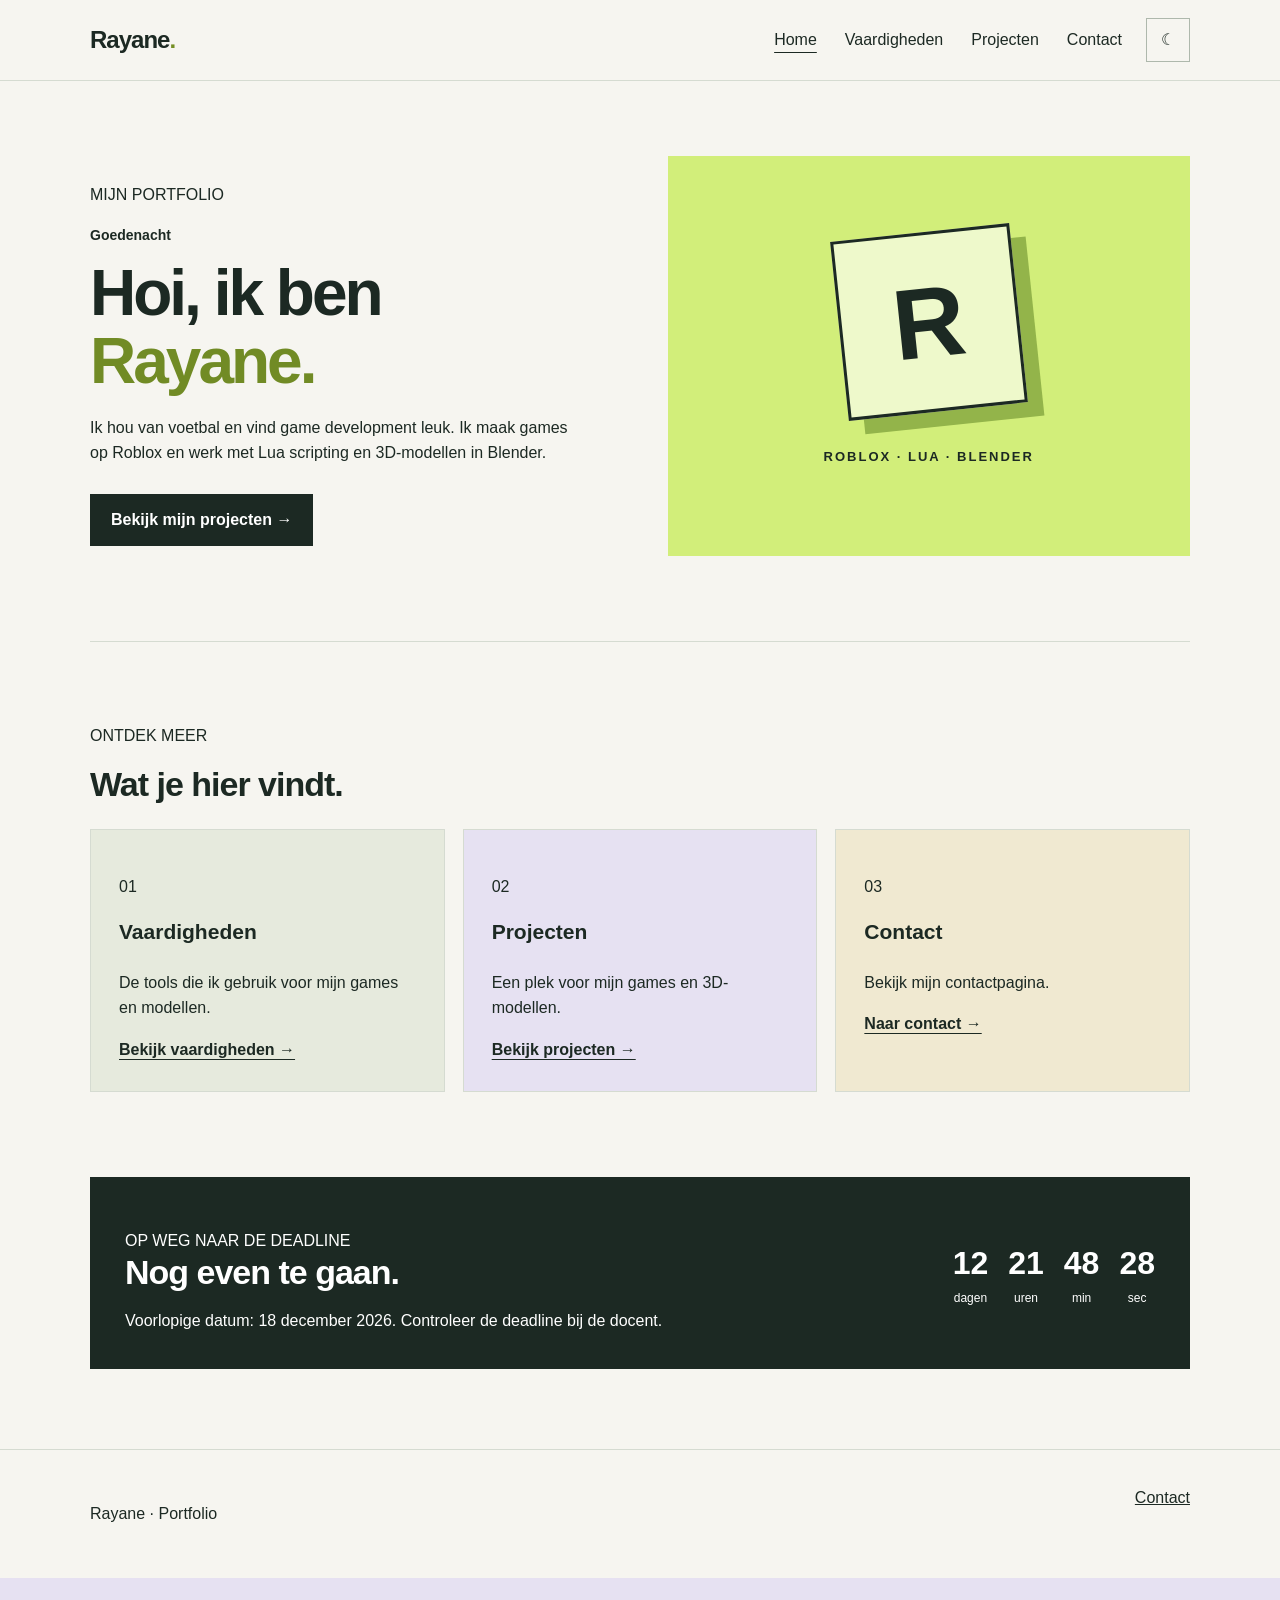
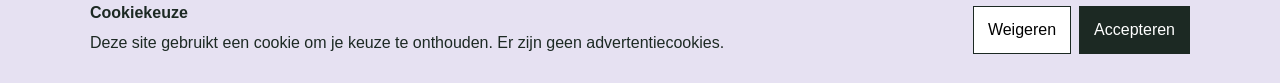
==== index.html @ 3f1f2404 "Project setup completed" ====
<!DOCTYPE html>
<html lang="nl">
<head>
  <meta charset="UTF-8">
  <meta name="viewport" content="width=device-width, initial-scale=1.0">
  <title>Home | Rayane</title>
  <link rel="stylesheet" href="style.css">
  <script src="script.js" defer></script>
</head>
<body>
  <!-- Het menu staat op elke pagina. -->
  <header class="header">
    <div class="container header-inner">
      <a class="logo" href="index.html">Rayane<span>.</span></a>
      <button id="menu-button" class="menu-button" type="button" aria-controls="nav-links" aria-expanded="false">Menu</button>
      <nav id="nav-links" class="nav-links" aria-label="Hoofdnavigatie">
        <a href="index.html" aria-current="page">Home</a>
        <a href="vaardigheden.html">Vaardigheden</a>
        <a href="projecten.html">Projecten</a>
        <a href="contact.html">Contact</a>
      </nav>
      <button id="theme-button" class="theme-button" type="button" aria-label="Wissel tussen licht en donker">☾</button>
    </div>
  </header>

  <main class="container">
    <!-- Introductie -->
    <section class="hero">
      <div class="hero-text">
        <p class="label">MIJN PORTFOLIO</p>
        <p id="greeting">Welkom</p>
        <h1>Hoi, ik ben <span>Rayane.</span></h1>
        <p>Ik hou van voetbal en vind game development leuk. Ik maak games op Roblox en werk met Lua scripting en 3D-modellen in Blender.</p>
        <a class="button" href="projecten.html">Bekijk mijn projecten →</a>
      </div>
      <div class="hero-image" role="img" aria-label="Grafische illustratie met de letter R">
        <span class="image-symbol" aria-hidden="true">R</span>
        <p>ROBLOX · LUA · BLENDER</p>
      </div>
    </section>

    <!-- Drie onderdelen van mijn portfolio -->
    <section class="section">
      <p class="label">ONTDEK MEER</p>
      <h2>Wat je hier vindt.</h2>
      <div class="cards">
        <article class="card">
          <p class="card-number">01</p>
          <h3>Vaardigheden</h3>
          <p>De tools die ik gebruik voor mijn games en modellen.</p>
          <a href="vaardigheden.html">Bekijk vaardigheden →</a>
        </article>
        <article class="card">
          <p class="card-number">02</p>
          <h3>Projecten</h3>
          <p>Een plek voor mijn games en 3D-modellen.</p>
          <a href="projecten.html">Bekijk projecten →</a>
        </article>
        <article class="card">
          <p class="card-number">03</p>
          <h3>Contact</h3>
          <p>Bekijk mijn contactpagina.</p>
          <a href="contact.html">Naar contact →</a>
        </article>
      </div>
    </section>

    <!-- De deadline is voorlopig: controleer hem bij de docent. -->
    <section class="countdown">
      <div>
        <p class="label">OP WEG NAAR DE DEADLINE</p>
        <h2>Nog even te gaan.</h2>
        <p>Voorlopige datum: 18 december 2026. Controleer de deadline bij de docent.</p>
      </div>
      <div class="count-box" aria-label="Tijd tot de voorlopige deadline">
        <span><strong id="days">00</strong> dagen</span>
        <span><strong id="hours">00</strong> uren</span>
        <span><strong id="minutes">00</strong> min</span>
        <span><strong id="seconds">00</strong> sec</span>
      </div>
    </section>
  </main>

  <footer class="footer">
    <div class="container">
      <p>Rayane · Portfolio</p>
      <a href="contact.html">Contact</a>
    </div>
  </footer>

  <!-- Deze melding is een voorbeeld voor het schoolproject. -->
  <div id="cookie-box" class="cookie-box">
    <div class="container cookie-inner">
      <div>
        <strong>Cookiekeuze</strong>
        <p>Deze site gebruikt een cookie om je keuze te onthouden. Er zijn geen advertentiecookies.</p>
      </div>
      <div class="cookie-buttons">
        <button id="cookie-reject" type="button">Weigeren</button>
        <button id="cookie-accept" type="button">Accepteren</button>
      </div>
    </div>
  </div>
</body>
</html>
---- style.css ----
/* Basis van de pagina */
* {
  box-sizing: border-box;
}

body {
  margin: 0;
  background-color: #f6f5f0;
  color: #1c2923;
  font-family: Arial, sans-serif;
  line-height: 1.6;
}

.container {
  width: 90%;
  max-width: 1100px;
  margin: 0 auto;
}

a { color: inherit; }
button, input, textarea { font: inherit; }
button { cursor: pointer; }

/* De balk bovenaan */
.header { border-bottom: 1px solid #d5dbd1; }
.header-inner {
  display: flex;
  align-items: center;
  gap: 24px;
  min-height: 80px;
}
.logo {
  margin-right: auto;
  font-size: 24px;
  font-weight: bold;
  text-decoration: none;
  letter-spacing: -1px;
}
.logo span { color: #758f24; }
.nav-links { display: flex; gap: 28px; }
.nav-links a { text-decoration: none; }
.nav-links a:hover, .nav-links a[aria-current="page"] {
  text-decoration: underline;
  text-underline-offset: 7px;
}
.theme-button, .menu-button {
  padding: 8px 14px;
  border: 1px solid #aeb8ac;
  background: transparent;
  color: inherit;
}
.menu-button { display: none; }

/* Introductie op de homepage */
.hero {
  display: flex;
  align-items: stretch;
  gap: 55px;
  padding: 75px 0 85px;
}
.hero-text { flex: 1; align-self: center; }
.hero-text h1, .page-title h1 {
  margin: 10px 0 20px;
  font-size: 64px;
  line-height: 1.05;
  letter-spacing: -3px;
}
.hero-text h1 span { color: #718b25; }
.hero-text p { max-width: 490px; }
.hero-text #greeting { font-weight: bold; font-size: 14px; }
.hero-image {
  flex: 1;
  min-height: 400px;
  background: #d2ee7a;
  color: #1c2923;
  display: flex;
  flex-direction: column;
  align-items: center;
  justify-content: center;
}
.image-symbol {
  display: flex;
  align-items: center;
  justify-content: center;
  width: 180px;
  height: 180px;
  border: 3px solid #1c2923;
  background: #eef9cb;
  box-shadow: 15px 15px 0 #93b44a;
  font-size: 100px;
  font-weight: bold;
  transform: rotate(-6deg);
}
.hero-image p { margin-top: 35px; font-size: 13px; font-weight: bold; letter-spacing: 2px; }
.button {
  display: inline-block;
  padding: 12px 20px;
  margin-top: 12px;
  border: 1px solid #1c2923;
  background: #1c2923;
  color: white;
  text-decoration: none;
  font-weight: bold;
}
.button:hover { background: #4b6434; }

/* Kaarten en overige inhoud */
.section { padding: 65px 0; border-top: 1px solid #d5dbd1; }
h2 { margin: 0 0 25px; font-size: 34px; line-height: 1.15; letter-spacing: -1px; }
h3 { font-size: 21px; }
.cards { display: flex; gap: 18px; }
.card {
  flex: 1;
  padding: 28px;
  background: #e6eadd;
  border: 1px solid #d5dbd1;
}
.card:nth-child(2) { background: #e6e1f2; }
.card:nth-child(3) { background: #f0e9d1; }
.card h3 { margin-top: 0; }
.card a { font-weight: bold; text-underline-offset: 4px; }
.page-title { padding: 70px 0 30px; max-width: 750px; }
.page-title p { font-size: 18px; }
.table-wrap { overflow-x: auto; }
table { width: 100%; border-collapse: collapse; text-align: left; }
th, td { padding: 14px; border-bottom: 1px solid #c8d0c5; }
th { background: #e6eadd; }

/* Countdown */
.countdown {
  display: flex;
  justify-content: space-between;
  align-items: center;
  gap: 25px;
  margin: 20px 0 80px;
  padding: 35px;
  background: #1c2923;
  color: white;
}
.countdown h2 { margin-bottom: 10px; }
.countdown p { margin-bottom: 0; }
.count-box { display: flex; gap: 20px; }
.count-box span { text-align: center; font-size: 12px; }
.count-box strong { display: block; font-size: 32px; }

/* Contactformulier */
.contact-layout { display: flex; gap: 60px; }
.contact-layout > div, .contact-form { flex: 1; }
.contact-form { padding: 28px; background: #e6eadd; }
.contact-form label { display: block; margin: 0 0 16px; font-weight: bold; }
.contact-form input, .contact-form textarea {
  display: block;
  width: 100%;
  margin-top: 5px;
  padding: 10px;
  border: 1px solid #aeb8ac;
  background: white;
  color: #1c2923;
}

/* Footer en cookiemelding */
.footer { padding: 35px 0; border-top: 1px solid #d5dbd1; }
.footer .container { display: flex; justify-content: space-between; gap: 15px; }
.cookie-box { padding: 22px 0; background: #e6e1f2; color: #1c2923; }
.cookie-inner { display: flex; align-items: center; justify-content: space-between; gap: 20px; }
.cookie-inner p { margin: 5px 0; }
.cookie-buttons { display: flex; gap: 8px; }
.cookie-buttons button { padding: 10px 14px; border: 1px solid #1c2923; background: white; }
.cookie-buttons button:last-child { background: #1c2923; color: white; }
[hidden] { display: none !important; }

/* Donkere modus */
body.dark { background: #19231e; color: #f2f4ec; }
body.dark .header, body.dark .footer, body.dark .section { border-color: #4a584d; }
body.dark .card, body.dark .contact-form { background: #2b392e; border-color: #4a584d; }
body.dark th { background: #2b392e; }
body.dark .button { background: #d2ee7a; color: #1c2923; }
body.dark .countdown { background: #354639; }

/* Klein scherm: onderdelen onder elkaar */
@media (max-width: 700px) {
  .header-inner { flex-wrap: wrap; padding: 15px 0; }
  .menu-button { display: block; }
  .nav-links { display: none; order: 4; width: 100%; flex-direction: column; gap: 14px; }
  .nav-links.open { display: flex; }
  .hero, .cards, .contact-layout, .countdown, .cookie-inner { flex-direction: column; }
  .hero { padding: 50px 0; gap: 30px; }
  .hero-text h1, .page-title h1 { font-size: 48px; }
  .hero-image { width: 100%; min-height: 300px; }
  .section { padding: 50px 0; }
  .countdown { align-items: flex-start; }
  .footer .container { flex-direction: column; }
}

/* Voorbeeld van position: relative, zoals gevraagd in de opdracht. */
.hero-image { position: relative; }
body.dark .hero-text h1 span { color: #d2ee7a; }
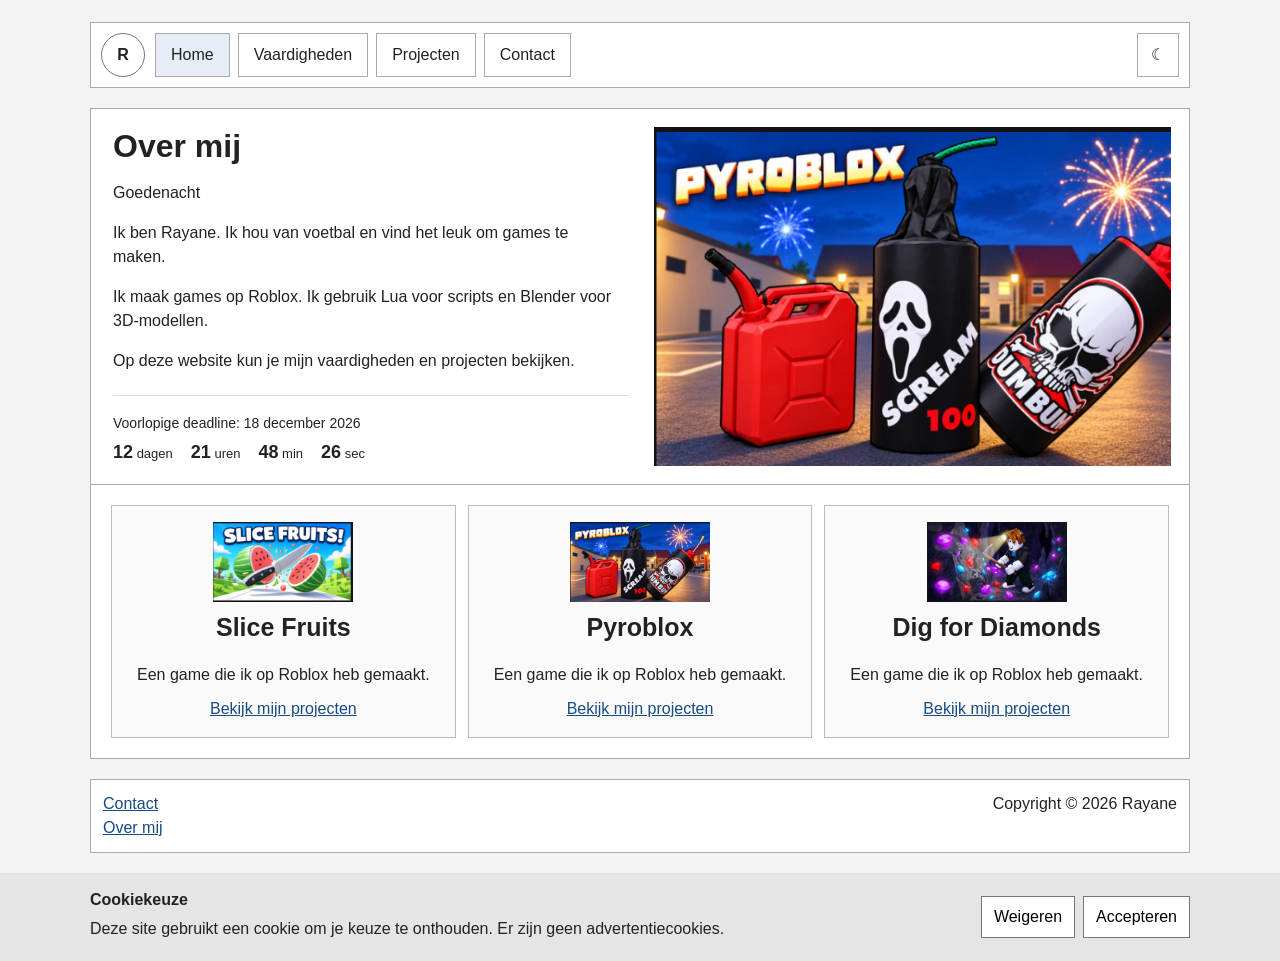
==== commit e28e9eb3: "Match portfolio wireframe" ====
--- a/index.html
+++ b/index.html
@@ -11,7 +11,7 @@
   <!-- Het menu staat op elke pagina. -->
   <header class="header">
     <div class="container header-inner">
-      <a class="logo" href="index.html">Rayane<span>.</span></a>
+      <a class="logo" href="index.html" aria-label="Rayane, naar de homepage">R</a>
       <button id="menu-button" class="menu-button" type="button" aria-controls="nav-links" aria-expanded="false">Menu</button>
       <nav id="nav-links" class="nav-links" aria-label="Hoofdnavigatie">
         <a href="index.html" aria-current="page">Home</a>
@@ -24,67 +24,60 @@
   </header>
 
   <main class="container">
-    <!-- Introductie -->
-    <section class="hero">
+    <!-- Over mij en een afbeelding staan naast elkaar. -->
+    <section class="hero" id="over-mij">
       <div class="hero-text">
-        <p class="label">MIJN PORTFOLIO</p>
+        <h1>Over mij</h1>
         <p id="greeting">Welkom</p>
-        <h1>Hoi, ik ben <span>Rayane.</span></h1>
-        <p>Ik hou van voetbal en vind game development leuk. Ik maak games op Roblox en werk met Lua scripting en 3D-modellen in Blender.</p>
-        <a class="button" href="projecten.html">Bekijk mijn projecten →</a>
+        <p>Ik ben Rayane. Ik hou van voetbal en vind het leuk om games te maken.</p>
+        <p>Ik maak games op Roblox. Ik gebruik Lua voor scripts en Blender voor 3D-modellen.</p>
+        <p>Op deze website kun je mijn vaardigheden en projecten bekijken.</p>
+
+        <!-- Controleer de voorlopige deadline bij de docent. -->
+        <div class="countdown">
+          <p>Voorlopige deadline: 18 december 2026</p>
+          <div class="count-box" aria-label="Tijd tot de voorlopige deadline">
+            <span><strong id="days">00</strong> dagen</span>
+            <span><strong id="hours">00</strong> uren</span>
+            <span><strong id="minutes">00</strong> min</span>
+            <span><strong id="seconds">00</strong> sec</span>
+          </div>
+        </div>
       </div>
-      <div class="hero-image" role="img" aria-label="Grafische illustratie met de letter R">
-        <span class="image-symbol" aria-hidden="true">R</span>
-        <p>ROBLOX · LUA · BLENDER</p>
+      <div class="hero-image">
+        <img class="hero-photo" src="afbeeldingen/pyroblox.png" alt="Afbeelding van mijn Roblox-game Pyroblox">
       </div>
     </section>
 
-    <!-- Drie onderdelen van mijn portfolio -->
-    <section class="section">
-      <p class="label">ONTDEK MEER</p>
-      <h2>Wat je hier vindt.</h2>
+    <!-- De drie blokken onder de introductie. -->
+    <section class="section" aria-label="Mijn projecten">
       <div class="cards">
         <article class="card">
-          <p class="card-number">01</p>
-          <h3>Vaardigheden</h3>
-          <p>De tools die ik gebruik voor mijn games en modellen.</p>
-          <a href="vaardigheden.html">Bekijk vaardigheden →</a>
+          <img class="project-image" src="afbeeldingen/slice-fruits.png" alt="Afbeelding van Slice Fruits">
+          <h2>Slice Fruits</h2>
+          <p>Een game die ik op Roblox heb gemaakt.</p>
+          <a href="projecten.html">Bekijk mijn projecten</a>
         </article>
         <article class="card">
-          <p class="card-number">02</p>
-          <h3>Projecten</h3>
-          <p>Een plek voor mijn games en 3D-modellen.</p>
-          <a href="projecten.html">Bekijk projecten →</a>
+          <img class="project-image" src="afbeeldingen/pyroblox.png" alt="Afbeelding van Pyroblox">
+          <h2>Pyroblox</h2>
+          <p>Een game die ik op Roblox heb gemaakt.</p>
+          <a href="projecten.html">Bekijk mijn projecten</a>
         </article>
         <article class="card">
-          <p class="card-number">03</p>
-          <h3>Contact</h3>
-          <p>Bekijk mijn contactpagina.</p>
-          <a href="contact.html">Naar contact →</a>
+          <img class="project-image" src="afbeeldingen/dig-for-diamonds.png" alt="Afbeelding van Dig for Diamonds">
+          <h2>Dig for Diamonds</h2>
+          <p>Een game die ik op Roblox heb gemaakt.</p>
+          <a href="projecten.html">Bekijk mijn projecten</a>
         </article>
-      </div>
-    </section>
-
-    <!-- De deadline is voorlopig: controleer hem bij de docent. -->
-    <section class="countdown">
-      <div>
-        <p class="label">OP WEG NAAR DE DEADLINE</p>
-        <h2>Nog even te gaan.</h2>
-        <p>Voorlopige datum: 18 december 2026. Controleer de deadline bij de docent.</p>
-      </div>
-      <div class="count-box" aria-label="Tijd tot de voorlopige deadline">
-        <span><strong id="days">00</strong> dagen</span>
-        <span><strong id="hours">00</strong> uren</span>
-        <span><strong id="minutes">00</strong> min</span>
-        <span><strong id="seconds">00</strong> sec</span>
       </div>
     </section>
   </main>
 
   <footer class="footer">
     <div class="container">
-      <p>Rayane · Portfolio</p>
-      <a href="contact.html">Contact</a>
+      <div><a href="contact.html">Contact</a><br><a href="index.html#over-mij">Over mij</a></div>
+      <p>Copyright © 2026 Rayane</p>
     </div>
   </footer>
 
@@ -103,4 +96,3 @@
   </div>
 </body>
 </html>
-
--- a/style.css
+++ b/style.css
@@ -1,14 +1,14 @@
-/* Basis van de pagina */
+/* Algemene opmaak */
 * {
   box-sizing: border-box;
 }
 
 body {
   margin: 0;
-  background-color: #f6f5f0;
-  color: #1c2923;
+  background: #f3f3f3;
+  color: #222;
   font-family: Arial, sans-serif;
-  line-height: 1.6;
+  line-height: 1.5;
 }
 
 .container {
@@ -17,181 +17,192 @@
   margin: 0 auto;
 }
 
-a { color: inherit; }
+a { color: #174b82; }
 button, input, textarea { font: inherit; }
 button { cursor: pointer; }
 
-/* De balk bovenaan */
-.header { border-bottom: 1px solid #d5dbd1; }
+/* Navigatie bovenaan */
+.header { padding: 22px 0 0; }
 .header-inner {
   display: flex;
   align-items: center;
-  gap: 24px;
-  min-height: 80px;
+  gap: 10px;
+  padding: 10px;
+  border: 1px solid #aaa;
+  background: white;
 }
 .logo {
-  margin-right: auto;
-  font-size: 24px;
+  display: flex;
+  align-items: center;
+  justify-content: center;
+  width: 44px;
+  height: 44px;
+  border: 1px solid #777;
+  border-radius: 50%;
+  color: #222;
   font-weight: bold;
   text-decoration: none;
-  letter-spacing: -1px;
-}
-.logo span { color: #758f24; }
-.nav-links { display: flex; gap: 28px; }
-.nav-links a { text-decoration: none; }
+}
+.logo span { color: #174b82; }
+.nav-links { display: flex; gap: 8px; }
+.nav-links a {
+  padding: 9px 15px;
+  border: 1px solid #aaa;
+  color: #222;
+  text-decoration: none;
+}
 .nav-links a:hover, .nav-links a[aria-current="page"] {
-  text-decoration: underline;
-  text-underline-offset: 7px;
+  background: #e7edf4;
 }
 .theme-button, .menu-button {
-  padding: 8px 14px;
-  border: 1px solid #aeb8ac;
-  background: transparent;
-  color: inherit;
-}
+  padding: 9px 13px;
+  border: 1px solid #aaa;
+  background: white;
+  color: #222;
+}
+.theme-button { margin-left: auto; }
 .menu-button { display: none; }
 
-/* Introductie op de homepage */
+/* Bovenste deel van de homepagina */
 .hero {
   display: flex;
-  align-items: stretch;
-  gap: 55px;
-  padding: 75px 0 85px;
-}
-.hero-text { flex: 1; align-self: center; }
+  gap: 20px;
+  margin-top: 20px;
+  padding: 18px;
+  border: 1px solid #aaa;
+  background: white;
+}
+.hero-text, .hero-image { flex: 1; min-width: 0; }
+.hero-text { padding: 0 4px; }
 .hero-text h1, .page-title h1 {
-  margin: 10px 0 20px;
-  font-size: 64px;
-  line-height: 1.05;
-  letter-spacing: -3px;
-}
-.hero-text h1 span { color: #718b25; }
-.hero-text p { max-width: 490px; }
-.hero-text #greeting { font-weight: bold; font-size: 14px; }
-.hero-image {
-  flex: 1;
-  min-height: 400px;
-  background: #d2ee7a;
-  color: #1c2923;
-  display: flex;
-  flex-direction: column;
-  align-items: center;
-  justify-content: center;
-}
-.image-symbol {
-  display: flex;
-  align-items: center;
-  justify-content: center;
-  width: 180px;
-  height: 180px;
-  border: 3px solid #1c2923;
-  background: #eef9cb;
-  box-shadow: 15px 15px 0 #93b44a;
-  font-size: 100px;
-  font-weight: bold;
-  transform: rotate(-6deg);
-}
-.hero-image p { margin-top: 35px; font-size: 13px; font-weight: bold; letter-spacing: 2px; }
+  margin: 0 0 14px;
+  font-size: 32px;
+  line-height: 1.2;
+}
+.hero-text p { max-width: 500px; }
+.hero-image { position: relative; }
+.hero-photo {
+  width: 100%;
+  height: 100%;
+  min-height: 300px;
+  object-fit: cover;
+  object-position: left;
+}
 .button {
   display: inline-block;
-  padding: 12px 20px;
-  margin-top: 12px;
-  border: 1px solid #1c2923;
-  background: #1c2923;
+  padding: 10px 15px;
+  border: 1px solid #174b82;
+  background: #174b82;
   color: white;
   text-decoration: none;
-  font-weight: bold;
-}
-.button:hover { background: #4b6434; }
-
-/* Kaarten en overige inhoud */
-.section { padding: 65px 0; border-top: 1px solid #d5dbd1; }
-h2 { margin: 0 0 25px; font-size: 34px; line-height: 1.15; letter-spacing: -1px; }
-h3 { font-size: 21px; }
-.cards { display: flex; gap: 18px; }
+}
+.button:hover { background: #10395f; }
+
+/* Kaarten onder de introductie */
+.section {
+  margin-top: 20px;
+  padding: 20px;
+  border: 1px solid #aaa;
+  background: white;
+}
+h2 { margin: 0 0 16px; font-size: 25px; }
+h3 { font-size: 20px; }
+.cards { display: flex; gap: 12px; }
 .card {
   flex: 1;
-  padding: 28px;
-  background: #e6eadd;
-  border: 1px solid #d5dbd1;
-}
-.card:nth-child(2) { background: #e6e1f2; }
-.card:nth-child(3) { background: #f0e9d1; }
-.card h3 { margin-top: 0; }
-.card a { font-weight: bold; text-underline-offset: 4px; }
-.page-title { padding: 70px 0 30px; max-width: 750px; }
-.page-title p { font-size: 18px; }
+  min-width: 0;
+  padding: 16px;
+  border: 1px solid #bbb;
+  background: #fafafa;
+}
+.hero + .section { margin-top: 0; border-top: 0; }
+.hero + .section .card { text-align: center; }
+.card h3 { margin: 12px 0; }
+.card p { margin: 10px 0; }
+.project-image {
+  width: 140px;
+  max-width: 100%;
+  height: 80px;
+  object-fit: cover;
+  object-position: left;
+}
+.game-image {
+  width: 100%;
+  height: 180px;
+  object-fit: cover;
+  object-position: left;
+}
+
+/* De andere pagina's en de tabel */
+.page-title { padding: 35px 0 10px; }
+.page-title p { margin: 0; }
 .table-wrap { overflow-x: auto; }
 table { width: 100%; border-collapse: collapse; text-align: left; }
-th, td { padding: 14px; border-bottom: 1px solid #c8d0c5; }
-th { background: #e6eadd; }
-
-/* Countdown */
+th, td { padding: 12px; border: 1px solid #bbb; }
+th { background: #eee; }
+
+/* Aftellen naar de voorlopige deadline */
 .countdown {
-  display: flex;
-  justify-content: space-between;
-  align-items: center;
-  gap: 25px;
-  margin: 20px 0 80px;
-  padding: 35px;
-  background: #1c2923;
-  color: white;
-}
-.countdown h2 { margin-bottom: 10px; }
-.countdown p { margin-bottom: 0; }
-.count-box { display: flex; gap: 20px; }
-.count-box span { text-align: center; font-size: 12px; }
-.count-box strong { display: block; font-size: 32px; }
+  margin-top: 22px;
+  padding-top: 12px;
+  border-top: 1px solid #ddd;
+}
+.countdown p { margin: 5px 0; font-size: 14px; }
+.count-box { display: flex; gap: 18px; }
+.count-box span { font-size: 13px; }
+.count-box strong { font-size: 18px; }
 
 /* Contactformulier */
-.contact-layout { display: flex; gap: 60px; }
+.contact-layout { display: flex; gap: 30px; }
 .contact-layout > div, .contact-form { flex: 1; }
-.contact-form { padding: 28px; background: #e6eadd; }
-.contact-form label { display: block; margin: 0 0 16px; font-weight: bold; }
+.contact-form label { display: block; margin-top: 12px; }
 .contact-form input, .contact-form textarea {
   display: block;
   width: 100%;
-  margin-top: 5px;
-  padding: 10px;
-  border: 1px solid #aeb8ac;
-  background: white;
-  color: #1c2923;
-}
+  padding: 8px;
+  border: 1px solid #aaa;
+  background: white;
+  color: #222;
+}
+.contact-form button { margin-top: 15px; }
 
 /* Footer en cookiemelding */
-.footer { padding: 35px 0; border-top: 1px solid #d5dbd1; }
-.footer .container { display: flex; justify-content: space-between; gap: 15px; }
-.cookie-box { padding: 22px 0; background: #e6e1f2; color: #1c2923; }
+.footer { padding: 20px 0; }
+.footer .container {
+  display: flex;
+  justify-content: space-between;
+  gap: 15px;
+  padding: 12px;
+  border: 1px solid #aaa;
+  background: white;
+}
+.footer p { margin: 0; }
+.cookie-box { padding: 15px 0; background: #e5e5e5; color: #222; }
 .cookie-inner { display: flex; align-items: center; justify-content: space-between; gap: 20px; }
 .cookie-inner p { margin: 5px 0; }
 .cookie-buttons { display: flex; gap: 8px; }
-.cookie-buttons button { padding: 10px 14px; border: 1px solid #1c2923; background: white; }
-.cookie-buttons button:last-child { background: #1c2923; color: white; }
+.cookie-buttons button { padding: 8px 12px; border: 1px solid #777; background: white; }
 [hidden] { display: none !important; }
 
 /* Donkere modus */
-body.dark { background: #19231e; color: #f2f4ec; }
-body.dark .header, body.dark .footer, body.dark .section { border-color: #4a584d; }
-body.dark .card, body.dark .contact-form { background: #2b392e; border-color: #4a584d; }
-body.dark th { background: #2b392e; }
-body.dark .button { background: #d2ee7a; color: #1c2923; }
-body.dark .countdown { background: #354639; }
-
-/* Klein scherm: onderdelen onder elkaar */
+body.dark { background: #1b1b1b; color: #f4f4f4; }
+body.dark .header-inner, body.dark .hero, body.dark .section, body.dark .footer .container {
+  background: #282828;
+  border-color: #666;
+}
+body.dark .card, body.dark th { background: #333; border-color: #666; }
+body.dark a { color: #a9cef6; }
+body.dark .logo, body.dark .nav-links a { color: white; }
+body.dark .nav-links a:hover, body.dark .nav-links a[aria-current="page"] { background: #444; }
+
+/* Op een klein scherm staan de onderdelen onder elkaar. */
 @media (max-width: 700px) {
-  .header-inner { flex-wrap: wrap; padding: 15px 0; }
+  .header-inner { flex-wrap: wrap; }
   .menu-button { display: block; }
-  .nav-links { display: none; order: 4; width: 100%; flex-direction: column; gap: 14px; }
+  .nav-links { display: none; order: 4; width: 100%; flex-direction: column; }
   .nav-links.open { display: flex; }
-  .hero, .cards, .contact-layout, .countdown, .cookie-inner { flex-direction: column; }
-  .hero { padding: 50px 0; gap: 30px; }
-  .hero-text h1, .page-title h1 { font-size: 48px; }
-  .hero-image { width: 100%; min-height: 300px; }
-  .section { padding: 50px 0; }
-  .countdown { align-items: flex-start; }
+  .hero, .cards, .contact-layout, .cookie-inner { flex-direction: column; }
+  .hero-photo { min-height: 220px; }
+  .count-box { flex-wrap: wrap; }
   .footer .container { flex-direction: column; }
 }
-
-/* Voorbeeld van position: relative, zoals gevraagd in de opdracht. */
-.hero-image { position: relative; }
-body.dark .hero-text h1 span { color: #d2ee7a; }
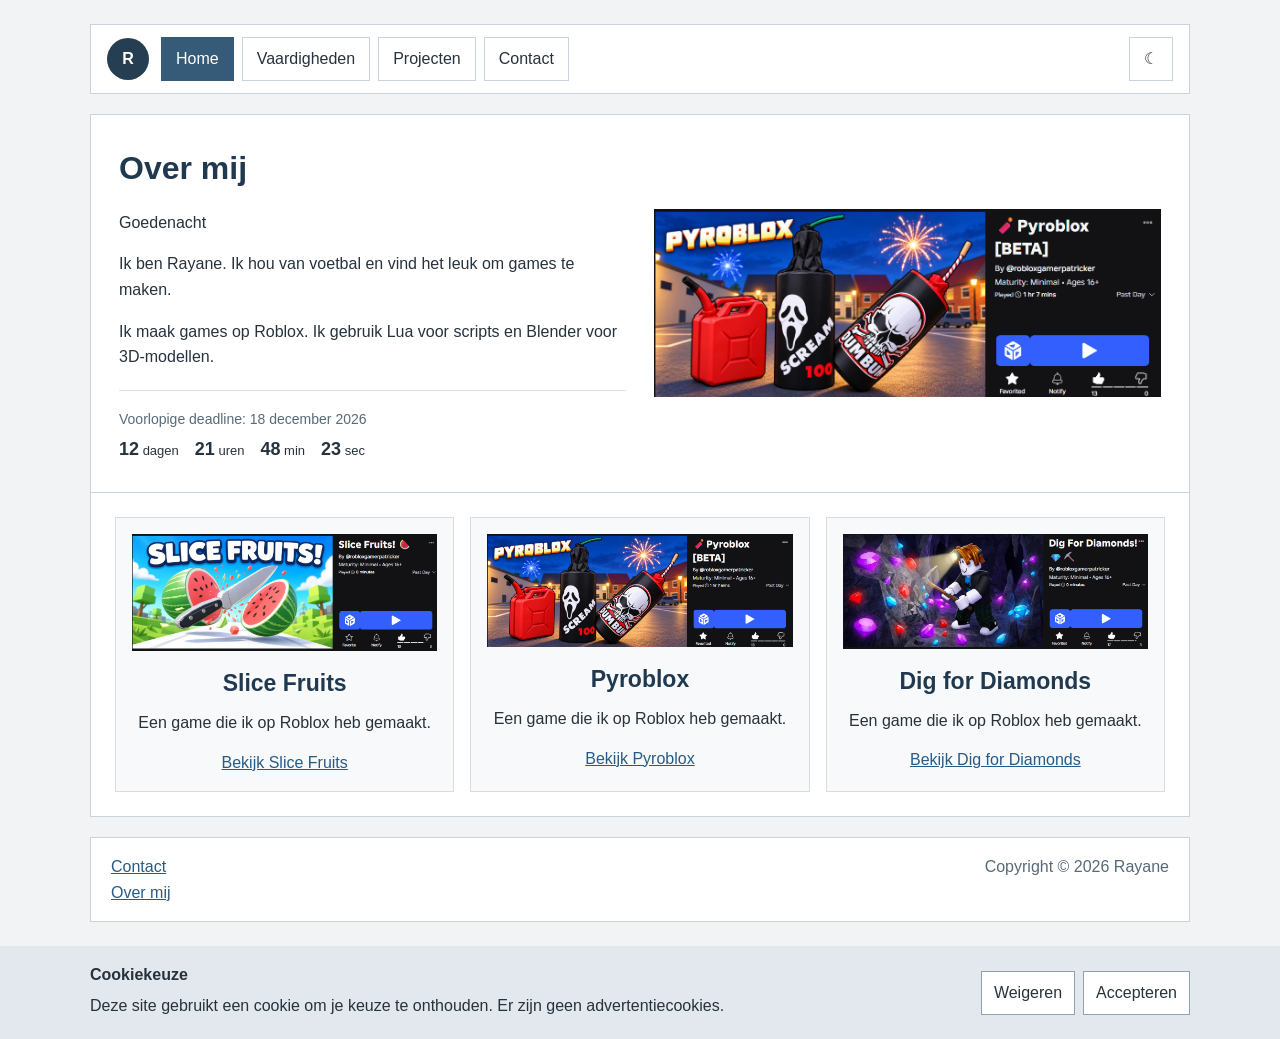
==== commit 7e70380d: "Simplify portfolio styling and code" ====
--- a/index.html
+++ b/index.html
@@ -31,7 +31,6 @@
         <p id="greeting">Welkom</p>
         <p>Ik ben Rayane. Ik hou van voetbal en vind het leuk om games te maken.</p>
         <p>Ik maak games op Roblox. Ik gebruik Lua voor scripts en Blender voor 3D-modellen.</p>
-        <p>Op deze website kun je mijn vaardigheden en projecten bekijken.</p>
 
         <!-- Controleer de voorlopige deadline bij de docent. -->
         <div class="countdown">
@@ -50,25 +49,25 @@
     </section>
 
     <!-- De drie blokken onder de introductie. -->
-    <section class="section" aria-label="Mijn projecten">
+    <section class="section home-projects" aria-label="Mijn projecten">
       <div class="cards">
-        <article class="card">
+        <article class="card home-card">
           <img class="project-image" src="afbeeldingen/slice-fruits.png" alt="Afbeelding van Slice Fruits">
           <h2>Slice Fruits</h2>
           <p>Een game die ik op Roblox heb gemaakt.</p>
-          <a href="projecten.html">Bekijk mijn projecten</a>
+          <a href="projecten.html#slice-fruits">Bekijk Slice Fruits</a>
         </article>
-        <article class="card">
+        <article class="card home-card">
           <img class="project-image" src="afbeeldingen/pyroblox.png" alt="Afbeelding van Pyroblox">
           <h2>Pyroblox</h2>
           <p>Een game die ik op Roblox heb gemaakt.</p>
-          <a href="projecten.html">Bekijk mijn projecten</a>
+          <a href="projecten.html#pyroblox">Bekijk Pyroblox</a>
         </article>
-        <article class="card">
+        <article class="card home-card">
           <img class="project-image" src="afbeeldingen/dig-for-diamonds.png" alt="Afbeelding van Dig for Diamonds">
           <h2>Dig for Diamonds</h2>
           <p>Een game die ik op Roblox heb gemaakt.</p>
-          <a href="projecten.html">Bekijk mijn projecten</a>
+          <a href="projecten.html#dig-for-diamonds">Bekijk Dig for Diamonds</a>
         </article>
       </div>
     </section>
--- a/style.css
+++ b/style.css
@@ -1,14 +1,12 @@
 /* Algemene opmaak */
-* {
-  box-sizing: border-box;
-}
+* { box-sizing: border-box; }
 
 body {
   margin: 0;
-  background: #f3f3f3;
-  color: #222;
+  background: #f1f3f5;
+  color: #26323c;
   font-family: Arial, sans-serif;
-  line-height: 1.5;
+  line-height: 1.6;
 }
 
 .container {
@@ -17,183 +15,147 @@
   margin: 0 auto;
 }
 
-a { color: #174b82; }
+a { color: #275b86; }
 button, input, textarea { font: inherit; }
 button { cursor: pointer; }
 
-/* Navigatie bovenaan */
-.header { padding: 22px 0 0; }
+/* Navigatie */
+.header { padding-top: 24px; }
 .header-inner {
   display: flex;
   align-items: center;
-  gap: 10px;
-  padding: 10px;
-  border: 1px solid #aaa;
+  gap: 12px;
+  padding: 12px 16px;
+  border: 1px solid #cbd3da;
   background: white;
 }
 .logo {
   display: flex;
   align-items: center;
   justify-content: center;
-  width: 44px;
-  height: 44px;
-  border: 1px solid #777;
+  width: 42px;
+  height: 42px;
   border-radius: 50%;
-  color: #222;
+  background: #263e52;
+  color: white;
   font-weight: bold;
   text-decoration: none;
 }
-.logo span { color: #174b82; }
 .nav-links { display: flex; gap: 8px; }
-.nav-links a {
-  padding: 9px 15px;
-  border: 1px solid #aaa;
-  color: #222;
+.nav-links a, .theme-button, .menu-button {
+  padding: 8px 14px;
+  border: 1px solid #cbd3da;
+  background: white;
+  color: #26323c;
   text-decoration: none;
 }
 .nav-links a:hover, .nav-links a[aria-current="page"] {
-  background: #e7edf4;
-}
-.theme-button, .menu-button {
-  padding: 9px 13px;
-  border: 1px solid #aaa;
-  background: white;
-  color: #222;
+  border-color: #365b78;
+  background: #365b78;
+  color: white;
 }
 .theme-button { margin-left: auto; }
 .menu-button { display: none; }
 
-/* Bovenste deel van de homepagina */
+/* Introductie en afbeelding */
 .hero {
   display: flex;
-  gap: 20px;
+  gap: 28px;
   margin-top: 20px;
-  padding: 18px;
-  border: 1px solid #aaa;
+  padding: 28px;
+  border: 1px solid #cbd3da;
   background: white;
 }
 .hero-text, .hero-image { flex: 1; min-width: 0; }
-.hero-text { padding: 0 4px; }
-.hero-text h1, .page-title h1 {
-  margin: 0 0 14px;
-  font-size: 32px;
-  line-height: 1.2;
-}
-.hero-text p { max-width: 500px; }
-.hero-image { position: relative; }
-.hero-photo {
-  width: 100%;
-  height: 100%;
-  min-height: 300px;
-  object-fit: cover;
-  object-position: left;
-}
+.hero-image { position: relative; display: flex; align-items: center; }
+.hero-photo, .project-image, .game-image { display: block; width: 100%; height: auto; }
+h1 { margin: 0 0 16px; color: #20394f; font-size: 32px; }
+h2 { margin: 0 0 16px; color: #20394f; font-size: 23px; }
+h3 { color: #20394f; font-size: 20px; }
 .button {
   display: inline-block;
-  padding: 10px 15px;
-  border: 1px solid #174b82;
-  background: #174b82;
+  padding: 9px 16px;
+  border: 1px solid #365b78;
+  background: #365b78;
   color: white;
   text-decoration: none;
 }
-.button:hover { background: #10395f; }
+.button:hover { background: #263e52; }
 
-/* Kaarten onder de introductie */
+/* Pagina's en projectblokken */
 .section {
   margin-top: 20px;
-  padding: 20px;
-  border: 1px solid #aaa;
+  padding: 24px;
+  border: 1px solid #cbd3da;
   background: white;
 }
-h2 { margin: 0 0 16px; font-size: 25px; }
-h3 { font-size: 20px; }
-.cards { display: flex; gap: 12px; }
+.home-projects { margin-top: 0; border-top: 0; }
+.cards { display: flex; gap: 16px; }
 .card {
   flex: 1;
   min-width: 0;
   padding: 16px;
-  border: 1px solid #bbb;
-  background: #fafafa;
+  border: 1px solid #d5dde3;
+  background: #f8f9fa;
 }
-.hero + .section { margin-top: 0; border-top: 0; }
-.hero + .section .card { text-align: center; }
-.card h3 { margin: 12px 0; }
-.card p { margin: 10px 0; }
-.project-image {
-  width: 140px;
-  max-width: 100%;
-  height: 80px;
-  object-fit: cover;
-  object-position: left;
-}
-.game-image {
-  width: 100%;
-  height: 180px;
-  object-fit: cover;
-  object-position: left;
-}
-
-/* De andere pagina's en de tabel */
-.page-title { padding: 35px 0 10px; }
-.page-title p { margin: 0; }
+.home-card { text-align: center; }
+.card h2, .card h3 { margin: 14px 0 8px; }
+.card p { margin: 8px 0 14px; }
+.page-title { padding: 36px 0 12px; }
 .table-wrap { overflow-x: auto; }
 table { width: 100%; border-collapse: collapse; text-align: left; }
-th, td { padding: 12px; border: 1px solid #bbb; }
-th { background: #eee; }
+th, td { padding: 12px; border: 1px solid #cbd3da; }
+th { background: #eef2f5; }
 
-/* Aftellen naar de voorlopige deadline */
-.countdown {
-  margin-top: 22px;
-  padding-top: 12px;
-  border-top: 1px solid #ddd;
-}
-.countdown p { margin: 5px 0; font-size: 14px; }
-.count-box { display: flex; gap: 18px; }
+/* Countdown */
+.countdown { margin-top: 20px; padding-top: 12px; border-top: 1px solid #dce3e8; }
+.countdown p { margin: 5px 0; color: #586a78; font-size: 14px; }
+.count-box { display: flex; gap: 16px; }
 .count-box span { font-size: 13px; }
 .count-box strong { font-size: 18px; }
 
-/* Contactformulier */
+/* Contact */
 .contact-layout { display: flex; gap: 30px; }
 .contact-layout > div, .contact-form { flex: 1; }
 .contact-form label { display: block; margin-top: 12px; }
 .contact-form input, .contact-form textarea {
   display: block;
   width: 100%;
-  padding: 8px;
-  border: 1px solid #aaa;
+  padding: 9px;
+  border: 1px solid #aebcc7;
   background: white;
-  color: #222;
+  color: #26323c;
 }
 .contact-form button { margin-top: 15px; }
 
 /* Footer en cookiemelding */
-.footer { padding: 20px 0; }
+.footer { padding: 20px 0 24px; }
 .footer .container {
   display: flex;
   justify-content: space-between;
   gap: 15px;
-  padding: 12px;
-  border: 1px solid #aaa;
+  padding: 16px 20px;
+  border: 1px solid #cbd3da;
   background: white;
 }
-.footer p { margin: 0; }
-.cookie-box { padding: 15px 0; background: #e5e5e5; color: #222; }
+.footer p { margin: 0; color: #586a78; }
+.cookie-box { padding: 16px 0; background: #e2e8ed; color: #26323c; }
 .cookie-inner { display: flex; align-items: center; justify-content: space-between; gap: 20px; }
 .cookie-inner p { margin: 5px 0; }
 .cookie-buttons { display: flex; gap: 8px; }
-.cookie-buttons button { padding: 8px 12px; border: 1px solid #777; background: white; }
-[hidden] { display: none !important; }
+.cookie-buttons button { padding: 8px 12px; border: 1px solid #91a2b0; background: white; color: #26323c; }
+[hidden] { display: none; }
 
 /* Donkere modus */
-body.dark { background: #1b1b1b; color: #f4f4f4; }
-body.dark .header-inner, body.dark .hero, body.dark .section, body.dark .footer .container {
-  background: #282828;
-  border-color: #666;
-}
-body.dark .card, body.dark th { background: #333; border-color: #666; }
-body.dark a { color: #a9cef6; }
-body.dark .logo, body.dark .nav-links a { color: white; }
-body.dark .nav-links a:hover, body.dark .nav-links a[aria-current="page"] { background: #444; }
+body.dark { background: #1e252a; color: #f2f4f5; }
+body.dark .header-inner, body.dark .hero, body.dark .section, body.dark .footer .container { background: #2a3339; border-color: #58656e; }
+body.dark .card, body.dark th { background: #333e46; border-color: #58656e; }
+body.dark h1, body.dark h2, body.dark h3 { color: white; }
+body.dark .countdown p, body.dark .footer p { color: #c6d1d9; }
+body.dark a { color: #b9dcfa; }
+body.dark .logo { color: white; }
+body.dark .nav-links a { background: #2a3339; color: white; }
+body.dark .nav-links a:hover, body.dark .nav-links a[aria-current="page"] { background: #365b78; }
 
 /* Op een klein scherm staan de onderdelen onder elkaar. */
 @media (max-width: 700px) {
@@ -202,7 +164,9 @@
   .nav-links { display: none; order: 4; width: 100%; flex-direction: column; }
   .nav-links.open { display: flex; }
   .hero, .cards, .contact-layout, .cookie-inner { flex-direction: column; }
-  .hero-photo { min-height: 220px; }
+  .hero { padding: 20px; }
+  .section { padding: 20px; }
   .count-box { flex-wrap: wrap; }
   .footer .container { flex-direction: column; }
 }
+
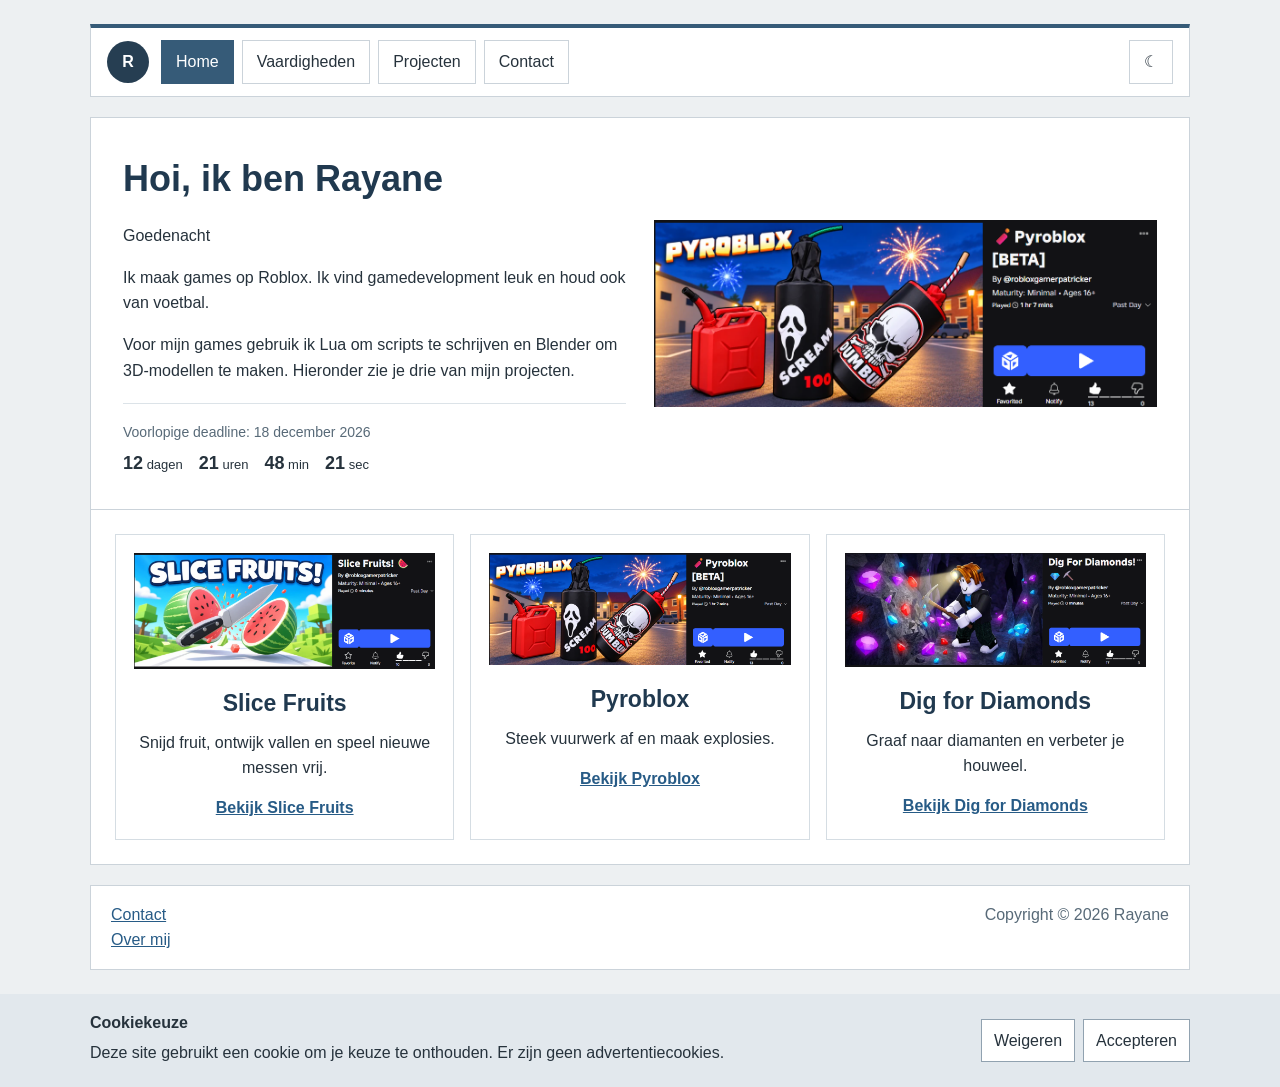
==== commit c4124c2f: "Improve portfolio details and layout" ====
--- a/index.html
+++ b/index.html
@@ -19,7 +19,7 @@
         <a href="projecten.html">Projecten</a>
         <a href="contact.html">Contact</a>
       </nav>
-      <button id="theme-button" class="theme-button" type="button" aria-label="Wissel tussen licht en donker">☾</button>
+      <button id="theme-button" class="theme-button" type="button" aria-label="Wissel tussen licht en donker" aria-pressed="false">☾</button>
     </div>
   </header>
 
@@ -27,10 +27,10 @@
     <!-- Over mij en een afbeelding staan naast elkaar. -->
     <section class="hero" id="over-mij">
       <div class="hero-text">
-        <h1>Over mij</h1>
+        <h1>Hoi, ik ben Rayane</h1>
         <p id="greeting">Welkom</p>
-        <p>Ik ben Rayane. Ik hou van voetbal en vind het leuk om games te maken.</p>
-        <p>Ik maak games op Roblox. Ik gebruik Lua voor scripts en Blender voor 3D-modellen.</p>
+        <p>Ik maak games op Roblox. Ik vind gamedevelopment leuk en houd ook van voetbal.</p>
+        <p>Voor mijn games gebruik ik Lua om scripts te schrijven en Blender om 3D-modellen te maken. Hieronder zie je drie van mijn projecten.</p>
 
         <!-- Controleer de voorlopige deadline bij de docent. -->
         <div class="countdown">
@@ -54,19 +54,19 @@
         <article class="card home-card">
           <img class="project-image" src="afbeeldingen/slice-fruits.png" alt="Afbeelding van Slice Fruits">
           <h2>Slice Fruits</h2>
-          <p>Een game die ik op Roblox heb gemaakt.</p>
+          <p>Snijd fruit, ontwijk vallen en speel nieuwe messen vrij.</p>
           <a href="projecten.html#slice-fruits">Bekijk Slice Fruits</a>
         </article>
         <article class="card home-card">
           <img class="project-image" src="afbeeldingen/pyroblox.png" alt="Afbeelding van Pyroblox">
           <h2>Pyroblox</h2>
-          <p>Een game die ik op Roblox heb gemaakt.</p>
+          <p>Steek vuurwerk af en maak explosies.</p>
           <a href="projecten.html#pyroblox">Bekijk Pyroblox</a>
         </article>
         <article class="card home-card">
           <img class="project-image" src="afbeeldingen/dig-for-diamonds.png" alt="Afbeelding van Dig for Diamonds">
           <h2>Dig for Diamonds</h2>
-          <p>Een game die ik op Roblox heb gemaakt.</p>
+          <p>Graaf naar diamanten en verbeter je houweel.</p>
           <a href="projecten.html#dig-for-diamonds">Bekijk Dig for Diamonds</a>
         </article>
       </div>
--- a/style.css
+++ b/style.css
@@ -1,172 +1,181 @@
-/* Algemene opmaak */
-* { box-sizing: border-box; }
-
-body {
-  margin: 0;
-  background: #f1f3f5;
-  color: #26323c;
-  font-family: Arial, sans-serif;
-  line-height: 1.6;
-}
-
-.container {
-  width: 90%;
-  max-width: 1100px;
-  margin: 0 auto;
-}
-
-a { color: #275b86; }
-button, input, textarea { font: inherit; }
-button { cursor: pointer; }
-
-/* Navigatie */
-.header { padding-top: 24px; }
-.header-inner {
-  display: flex;
-  align-items: center;
-  gap: 12px;
-  padding: 12px 16px;
-  border: 1px solid #cbd3da;
-  background: white;
-}
-.logo {
-  display: flex;
-  align-items: center;
-  justify-content: center;
-  width: 42px;
-  height: 42px;
-  border-radius: 50%;
-  background: #263e52;
-  color: white;
-  font-weight: bold;
-  text-decoration: none;
-}
-.nav-links { display: flex; gap: 8px; }
-.nav-links a, .theme-button, .menu-button {
-  padding: 8px 14px;
-  border: 1px solid #cbd3da;
-  background: white;
-  color: #26323c;
-  text-decoration: none;
-}
-.nav-links a:hover, .nav-links a[aria-current="page"] {
-  border-color: #365b78;
-  background: #365b78;
-  color: white;
-}
-.theme-button { margin-left: auto; }
-.menu-button { display: none; }
-
-/* Introductie en afbeelding */
-.hero {
-  display: flex;
-  gap: 28px;
-  margin-top: 20px;
-  padding: 28px;
-  border: 1px solid #cbd3da;
-  background: white;
-}
-.hero-text, .hero-image { flex: 1; min-width: 0; }
-.hero-image { position: relative; display: flex; align-items: center; }
-.hero-photo, .project-image, .game-image { display: block; width: 100%; height: auto; }
-h1 { margin: 0 0 16px; color: #20394f; font-size: 32px; }
-h2 { margin: 0 0 16px; color: #20394f; font-size: 23px; }
-h3 { color: #20394f; font-size: 20px; }
-.button {
-  display: inline-block;
-  padding: 9px 16px;
-  border: 1px solid #365b78;
-  background: #365b78;
-  color: white;
-  text-decoration: none;
-}
-.button:hover { background: #263e52; }
-
-/* Pagina's en projectblokken */
-.section {
-  margin-top: 20px;
-  padding: 24px;
-  border: 1px solid #cbd3da;
-  background: white;
-}
-.home-projects { margin-top: 0; border-top: 0; }
-.cards { display: flex; gap: 16px; }
-.card {
-  flex: 1;
-  min-width: 0;
-  padding: 16px;
-  border: 1px solid #d5dde3;
-  background: #f8f9fa;
-}
-.home-card { text-align: center; }
-.card h2, .card h3 { margin: 14px 0 8px; }
-.card p { margin: 8px 0 14px; }
-.page-title { padding: 36px 0 12px; }
-.table-wrap { overflow-x: auto; }
-table { width: 100%; border-collapse: collapse; text-align: left; }
-th, td { padding: 12px; border: 1px solid #cbd3da; }
-th { background: #eef2f5; }
-
-/* Countdown */
-.countdown { margin-top: 20px; padding-top: 12px; border-top: 1px solid #dce3e8; }
-.countdown p { margin: 5px 0; color: #586a78; font-size: 14px; }
-.count-box { display: flex; gap: 16px; }
-.count-box span { font-size: 13px; }
-.count-box strong { font-size: 18px; }
-
-/* Contact */
-.contact-layout { display: flex; gap: 30px; }
-.contact-layout > div, .contact-form { flex: 1; }
-.contact-form label { display: block; margin-top: 12px; }
-.contact-form input, .contact-form textarea {
-  display: block;
-  width: 100%;
-  padding: 9px;
-  border: 1px solid #aebcc7;
-  background: white;
-  color: #26323c;
-}
-.contact-form button { margin-top: 15px; }
-
-/* Footer en cookiemelding */
-.footer { padding: 20px 0 24px; }
-.footer .container {
-  display: flex;
-  justify-content: space-between;
-  gap: 15px;
-  padding: 16px 20px;
-  border: 1px solid #cbd3da;
-  background: white;
-}
-.footer p { margin: 0; color: #586a78; }
-.cookie-box { padding: 16px 0; background: #e2e8ed; color: #26323c; }
-.cookie-inner { display: flex; align-items: center; justify-content: space-between; gap: 20px; }
-.cookie-inner p { margin: 5px 0; }
-.cookie-buttons { display: flex; gap: 8px; }
-.cookie-buttons button { padding: 8px 12px; border: 1px solid #91a2b0; background: white; color: #26323c; }
-[hidden] { display: none; }
-
-/* Donkere modus */
-body.dark { background: #1e252a; color: #f2f4f5; }
-body.dark .header-inner, body.dark .hero, body.dark .section, body.dark .footer .container { background: #2a3339; border-color: #58656e; }
-body.dark .card, body.dark th { background: #333e46; border-color: #58656e; }
-body.dark h1, body.dark h2, body.dark h3 { color: white; }
-body.dark .countdown p, body.dark .footer p { color: #c6d1d9; }
-body.dark a { color: #b9dcfa; }
-body.dark .logo { color: white; }
-body.dark .nav-links a { background: #2a3339; color: white; }
-body.dark .nav-links a:hover, body.dark .nav-links a[aria-current="page"] { background: #365b78; }
-
-/* Op een klein scherm staan de onderdelen onder elkaar. */
-@media (max-width: 700px) {
-  .header-inner { flex-wrap: wrap; }
-  .menu-button { display: block; }
-  .nav-links { display: none; order: 4; width: 100%; flex-direction: column; }
-  .nav-links.open { display: flex; }
-  .hero, .cards, .contact-layout, .cookie-inner { flex-direction: column; }
-  .hero { padding: 20px; }
-  .section { padding: 20px; }
-  .count-box { flex-wrap: wrap; }
-  .footer .container { flex-direction: column; }
+/* Algemene opmaak */
+* { box-sizing: border-box; }
+
+body {
+  margin: 0;
+  background: #edf0f2;
+  color: #26323c;
+  font-family: Arial, sans-serif;
+  line-height: 1.6;
 }
 
+.container {
+  width: 90%;
+  max-width: 1100px;
+  margin: 0 auto;
+}
+
+a { color: #275b86; }
+button, input, textarea { font: inherit; }
+button { cursor: pointer; }
+
+/* Navigatie */
+.header { padding-top: 24px; }
+.header-inner {
+  display: flex;
+  align-items: center;
+  gap: 12px;
+  padding: 12px 16px;
+  border: 1px solid #cbd3da;
+  border-top: 4px solid #365b78;
+  background: white;
+}
+.logo {
+  display: flex;
+  align-items: center;
+  justify-content: center;
+  width: 42px;
+  height: 42px;
+  border-radius: 50%;
+  background: #263e52;
+  color: white;
+  font-weight: bold;
+  text-decoration: none;
+}
+.nav-links { display: flex; gap: 8px; }
+.nav-links a, .theme-button, .menu-button {
+  padding: 8px 14px;
+  border: 1px solid #cbd3da;
+  background: white;
+  color: #26323c;
+  text-decoration: none;
+}
+.nav-links a:hover, .nav-links a[aria-current="page"] {
+  border-color: #365b78;
+  background: #365b78;
+  color: white;
+}
+.theme-button { margin-left: auto; }
+.menu-button { display: none; }
+
+/* Introductie en afbeelding */
+.hero {
+  display: flex;
+  gap: 28px;
+  margin-top: 20px;
+  padding: 32px;
+  border: 1px solid #cbd3da;
+  background: white;
+}
+.hero-text, .hero-image { flex: 1; min-width: 0; }
+.hero-image { position: relative; display: flex; align-items: center; }
+.hero-photo, .project-image, .game-image { display: block; width: 100%; height: auto; }
+h1 { margin: 0 0 16px; color: #20394f; font-size: 36px; }
+h2 { margin: 0 0 16px; color: #20394f; font-size: 23px; }
+h3 { color: #20394f; font-size: 20px; }
+.button {
+  display: inline-block;
+  padding: 9px 16px;
+  border: 1px solid #365b78;
+  background: #365b78;
+  color: white;
+  text-decoration: none;
+}
+.button:hover { background: #263e52; }
+
+/* Pagina's en projectblokken */
+.section {
+  margin-top: 20px;
+  padding: 24px;
+  border: 1px solid #cbd3da;
+  background: white;
+}
+.home-projects { margin-top: 0; border-top: 0; }
+.cards { display: flex; gap: 16px; }
+.card {
+  flex: 1;
+  min-width: 0;
+  padding: 18px;
+  border: 1px solid #d5dde3;
+  background: white;
+}
+.home-card { text-align: center; }
+.card h2, .card h3 { margin: 16px 0 8px; }
+.card p { margin: 8px 0 14px; }
+.card a { font-weight: bold; }
+.page-title { padding: 36px 0 12px; }
+.project-list { display: flex; flex-direction: column; gap: 25px; }
+.project-row { display: flex; align-items: center; gap: 24px; padding-bottom: 25px; border-bottom: 1px solid #d5dde3; }
+.project-picture { flex: 3; }
+.project-info { flex: 2; }
+.project-info a { font-weight: bold; }
+.table-wrap { overflow-x: auto; }
+table { width: 100%; border-collapse: collapse; text-align: left; }
+th, td { padding: 12px; border: 1px solid #cbd3da; }
+th { background: #eef2f5; }
+
+/* Countdown */
+.countdown { margin-top: 20px; padding-top: 12px; border-top: 1px solid #dce3e8; }
+.countdown p { margin: 5px 0; color: #586a78; font-size: 14px; }
+.count-box { display: flex; gap: 16px; }
+.count-box span { font-size: 13px; }
+.count-box strong { font-size: 18px; }
+
+/* Contact */
+.contact-layout { display: flex; gap: 30px; }
+.contact-layout > div, .contact-form { flex: 1; }
+.contact-form label { display: block; margin-top: 12px; }
+.contact-form input, .contact-form textarea {
+  display: block;
+  width: 100%;
+  padding: 9px;
+  border: 1px solid #aebcc7;
+  background: white;
+  color: #26323c;
+}
+.contact-form button { margin-top: 15px; }
+
+/* Footer en cookiemelding */
+.footer { padding: 20px 0 24px; }
+.footer .container {
+  display: flex;
+  justify-content: space-between;
+  gap: 15px;
+  padding: 16px 20px;
+  border: 1px solid #cbd3da;
+  background: white;
+}
+.footer p { margin: 0; color: #586a78; }
+.cookie-box { padding: 16px 0; background: #e2e8ed; color: #26323c; }
+.cookie-inner { display: flex; align-items: center; justify-content: space-between; gap: 20px; }
+.cookie-inner p { margin: 5px 0; }
+.cookie-buttons { display: flex; gap: 8px; }
+.cookie-buttons button { padding: 8px 12px; border: 1px solid #91a2b0; background: white; color: #26323c; }
+[hidden] { display: none; }
+
+/* Donkere modus */
+body.dark { background: #1e252a; color: #f2f4f5; }
+body.dark .header-inner, body.dark .hero, body.dark .section, body.dark .footer .container { background: #2a3339; border-color: #58656e; }
+body.dark .card, body.dark th { background: #333e46; border-color: #58656e; }
+body.dark h1, body.dark h2, body.dark h3 { color: white; }
+body.dark .countdown p, body.dark .footer p { color: #c6d1d9; }
+body.dark a { color: #b9dcfa; }
+body.dark .logo { color: white; }
+body.dark .nav-links a { background: #2a3339; color: white; }
+body.dark .nav-links a:hover, body.dark .nav-links a[aria-current="page"] { background: #365b78; }
+
+/* Op een klein scherm staan de onderdelen onder elkaar. */
+@media (max-width: 700px) {
+  .header-inner { flex-wrap: wrap; }
+  .menu-button { display: block; }
+  .nav-links { display: none; order: 4; width: 100%; flex-direction: column; }
+  .nav-links.open { display: flex; }
+  .hero, .cards, .project-row, .contact-layout, .cookie-inner { flex-direction: column; }
+  .project-picture, .project-info { width: 100%; }
+  .hero { padding: 20px; }
+  h1 { font-size: 30px; }
+  .section { padding: 20px; }
+  .count-box { flex-wrap: wrap; }
+  .footer .container { flex-direction: column; }
+}
+
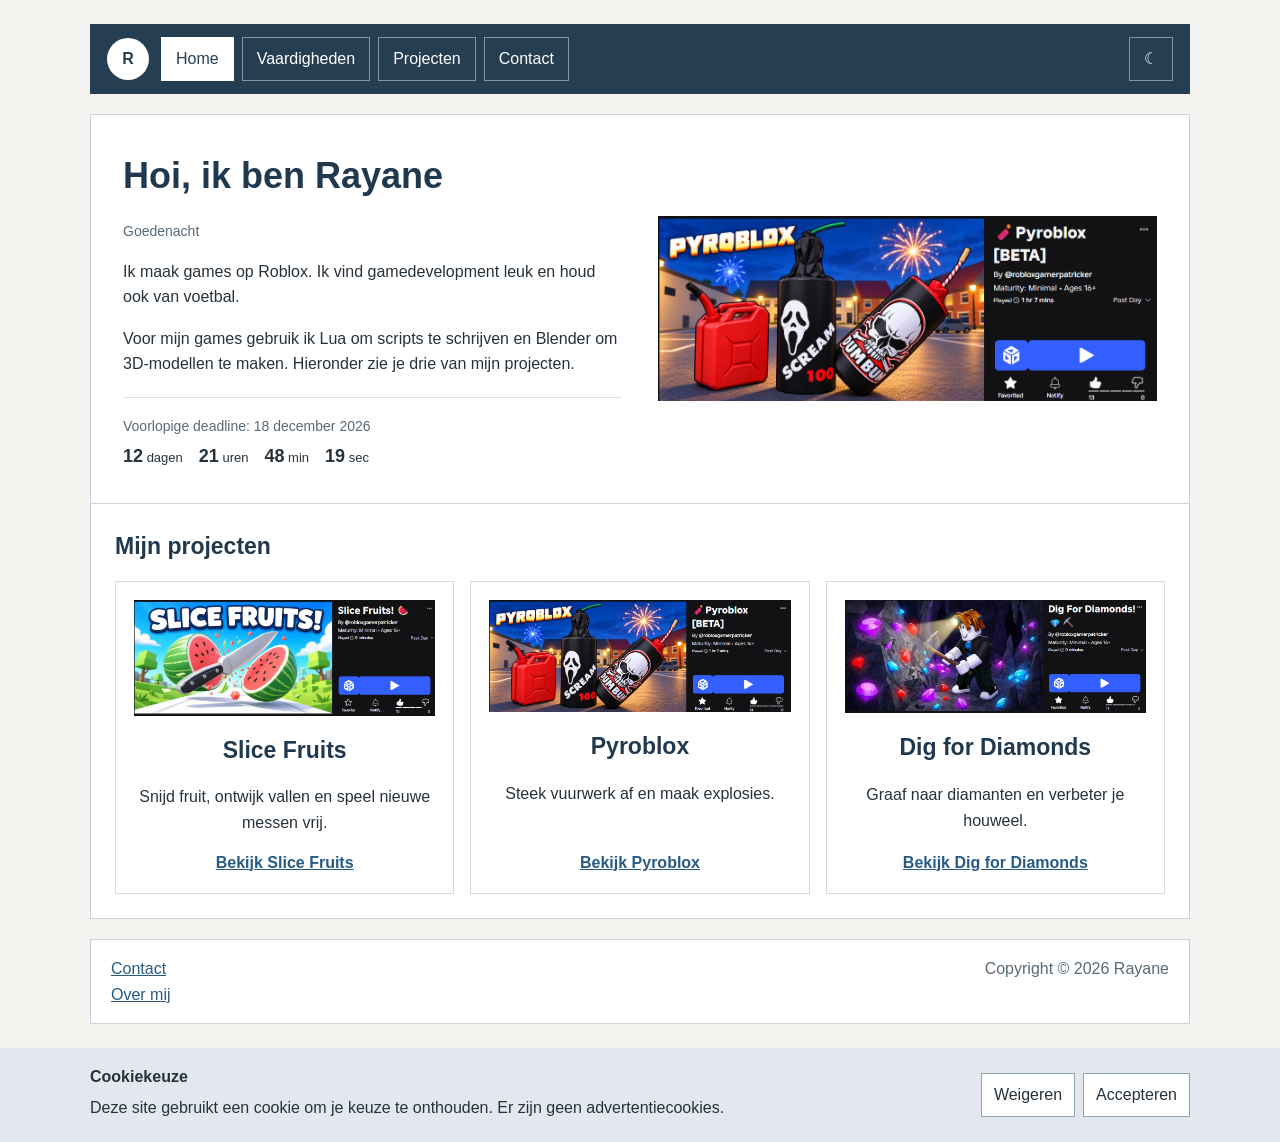
==== commit 2d67b3bb: "Polish portfolio design" ====
--- a/index.html
+++ b/index.html
@@ -50,6 +50,7 @@
 
     <!-- De drie blokken onder de introductie. -->
     <section class="section home-projects" aria-label="Mijn projecten">
+      <h2>Mijn projecten</h2>
       <div class="cards">
         <article class="card home-card">
           <img class="project-image" src="afbeeldingen/slice-fruits.png" alt="Afbeelding van Slice Fruits">
--- a/style.css
+++ b/style.css
@@ -3,7 +3,7 @@
 
 body {
   margin: 0;
-  background: #edf0f2;
+  background: #f4f3ef;
   color: #26323c;
   font-family: Arial, sans-serif;
   line-height: 1.6;
@@ -26,9 +26,8 @@
   align-items: center;
   gap: 12px;
   padding: 12px 16px;
-  border: 1px solid #cbd3da;
-  border-top: 4px solid #365b78;
-  background: white;
+  border: 1px solid #263e52;
+  background: #263e52;
 }
 .logo {
   display: flex;
@@ -37,23 +36,23 @@
   width: 42px;
   height: 42px;
   border-radius: 50%;
-  background: #263e52;
-  color: white;
+  background: white;
+  color: #263e52;
   font-weight: bold;
   text-decoration: none;
 }
 .nav-links { display: flex; gap: 8px; }
 .nav-links a, .theme-button, .menu-button {
   padding: 8px 14px;
-  border: 1px solid #cbd3da;
-  background: white;
-  color: #26323c;
+  border: 1px solid #8294a1;
+  background: #263e52;
+  color: white;
   text-decoration: none;
 }
 .nav-links a:hover, .nav-links a[aria-current="page"] {
-  border-color: #365b78;
-  background: #365b78;
-  color: white;
+  border-color: white;
+  background: white;
+  color: #263e52;
 }
 .theme-button { margin-left: auto; }
 .menu-button { display: none; }
@@ -68,8 +67,10 @@
   background: white;
 }
 .hero-text, .hero-image { flex: 1; min-width: 0; }
+.hero-text { padding-right: 8px; }
 .hero-image { position: relative; display: flex; align-items: center; }
 .hero-photo, .project-image, .game-image { display: block; width: 100%; height: auto; }
+#greeting { color: #586a78; font-size: 14px; }
 h1 { margin: 0 0 16px; color: #20394f; font-size: 36px; }
 h2 { margin: 0 0 16px; color: #20394f; font-size: 23px; }
 h3 { color: #20394f; font-size: 20px; }
@@ -99,7 +100,8 @@
   border: 1px solid #d5dde3;
   background: white;
 }
-.home-card { text-align: center; }
+.home-card { display: flex; flex-direction: column; text-align: center; }
+.home-card a { margin-top: auto; }
 .card h2, .card h3 { margin: 16px 0 8px; }
 .card p { margin: 8px 0 14px; }
 .card a { font-weight: bold; }
@@ -158,9 +160,9 @@
 body.dark .header-inner, body.dark .hero, body.dark .section, body.dark .footer .container { background: #2a3339; border-color: #58656e; }
 body.dark .card, body.dark th { background: #333e46; border-color: #58656e; }
 body.dark h1, body.dark h2, body.dark h3 { color: white; }
-body.dark .countdown p, body.dark .footer p { color: #c6d1d9; }
+body.dark #greeting, body.dark .countdown p, body.dark .footer p { color: #c6d1d9; }
 body.dark a { color: #b9dcfa; }
-body.dark .logo { color: white; }
+body.dark .logo { color: #263e52; }
 body.dark .nav-links a { background: #2a3339; color: white; }
 body.dark .nav-links a:hover, body.dark .nav-links a[aria-current="page"] { background: #365b78; }
 
@@ -173,6 +175,7 @@
   .hero, .cards, .project-row, .contact-layout, .cookie-inner { flex-direction: column; }
   .project-picture, .project-info { width: 100%; }
   .hero { padding: 20px; }
+  .hero-text { padding-right: 0; }
   h1 { font-size: 30px; }
   .section { padding: 20px; }
   .count-box { flex-wrap: wrap; }
